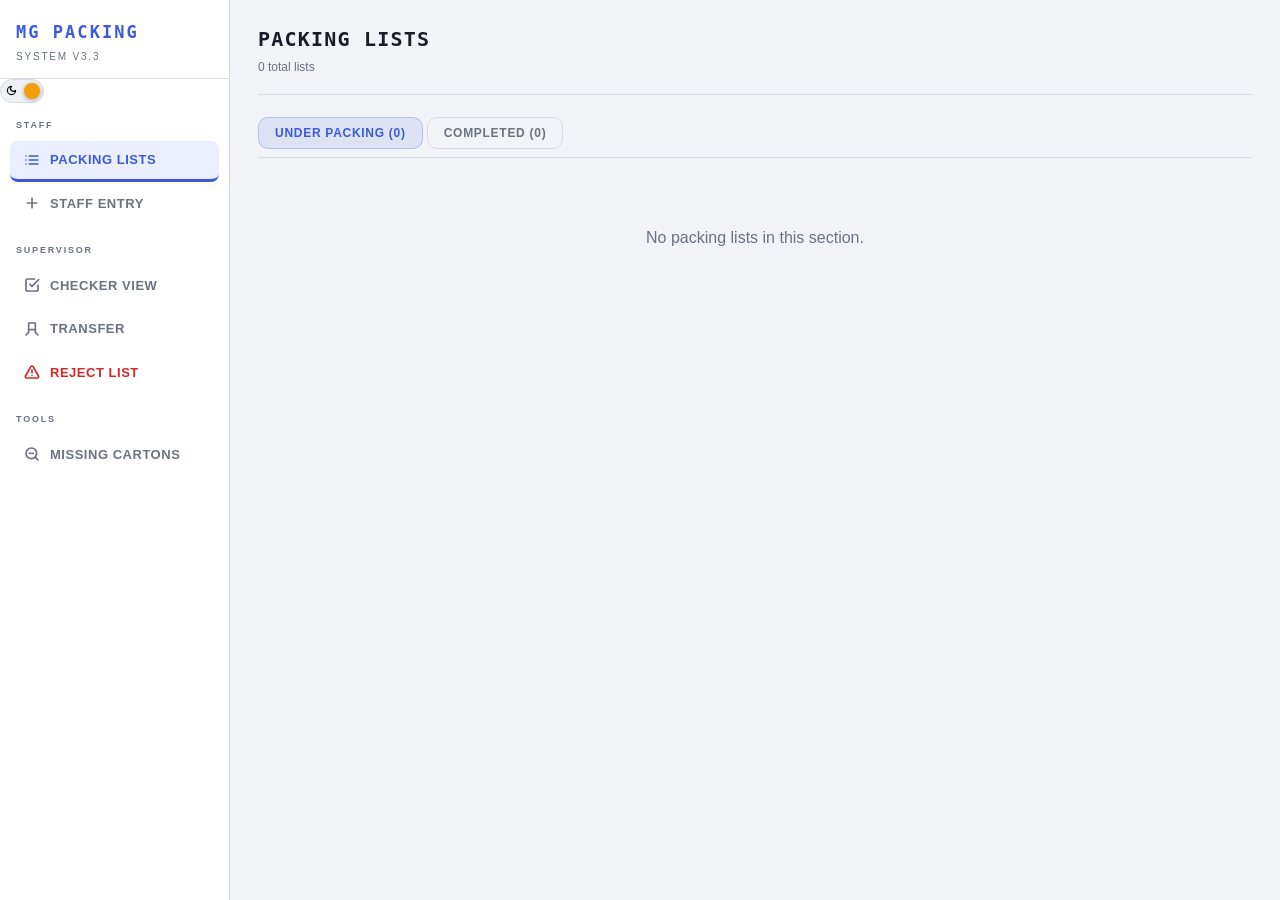
==== index.html @ db721e23 "index.html" ====
<!DOCTYPE html>
<html lang="en" data-theme="dark">
<head>
<meta charset="UTF-8">
<meta name="viewport" content="width=device-width,initial-scale=1">
<title>Packing Lists — MG Packing</title>
<style>
[data-theme="dark"] {
  --bg:#0d0d0d;--bg-elevated:#121318;--card:#16181c;--border:#262830;--muted:#1e2028;
  --text:#ececec;--text-secondary:#a0a4b0;--muted-fg:#7a7f8a;--primary:#5B7CF5;--primary-dim:rgba(91,124,245,.14);
  --primary-border:rgba(91,124,245,.35);--danger:#ef4444;--danger-dim:rgba(239,68,68,.12);
  --danger-border:rgba(239,68,68,.35);--amber:#f59e0b;--amber-dim:rgba(245,158,11,.12);
  --amber-border:rgba(245,158,11,.35);--blue:#5B7CF5;--blue-dim:rgba(91,124,245,.12);
  --green:#22c55e;--green-dim:rgba(34,197,94,.12);--green-border:rgba(34,197,94,.35);
  --input-bg:#16181c;--overlay:rgba(0,0,0,.88);
  --shadow-sm:0 2px 8px rgba(0,0,0,.3);--shadow:0 8px 32px rgba(0,0,0,.4);
  --hover-overlay:rgba(255,255,255,.04);
}
[data-theme="light"] {
  --bg:#f1f3f7;--bg-elevated:#ffffff;--card:#ffffff;--border:#d8dbe3;--muted:#eef0f4;
  --text:#1a1d29;--text-secondary:#4a4f5e;--muted-fg:#6b7280;--primary:#3b5bdb;--primary-dim:rgba(59,91,219,.1);
  --primary-border:rgba(59,91,219,.25);--danger:#dc2626;--danger-dim:rgba(220,38,38,.08);
  --danger-border:rgba(220,38,38,.25);--amber:#d97706;--amber-dim:rgba(217,119,6,.08);
  --amber-border:rgba(217,119,6,.25);--blue:#3b5bdb;--blue-dim:rgba(59,91,219,.08);
  --green:#16a34a;--green-dim:rgba(22,163,74,.08);--green-border:rgba(22,163,74,.25);
  --input-bg:#ffffff;--overlay:rgba(0,0,0,.65);
  --shadow-sm:0 2px 8px rgba(0,0,0,.08);--shadow:0 8px 32px rgba(0,0,0,.12);
  --hover-overlay:rgba(0,0,0,.04);
}
*,*::before,*::after{box-sizing:border-box;margin:0;padding:0;-webkit-tap-highlight-color:transparent}
:root{--font:-apple-system,BlinkMacSystemFont,'Segoe UI',Roboto,'Helvetica Neue',Arial,sans-serif;--font-mono:'SF Mono',Monaco,'Cascadia Code',monospace;--radius:14px;--radius-sm:10px}
html,body{height:100%;background:var(--bg);color:var(--text);font-family:var(--font);font-size:16px;line-height:1.5;-webkit-font-smoothing:antialiased;transition:background-color .25s ease,color .2s ease}
#app{display:flex;height:100vh;overflow:hidden;background:var(--bg)}
#sidebar{width:230px;flex-shrink:0;background:var(--card);border-right:1px solid var(--border);display:flex;flex-direction:column;overflow-y:auto;box-shadow:var(--shadow-sm);transition:background-color .25s ease,border-color .25s ease}
#main{flex:1;overflow-y:auto;padding:24px 28px;-webkit-overflow-scrolling:touch;background:var(--bg);transition:background-color .25s ease;min-height:100vh}
@media(max-width:768px){
  #app{flex-direction:column;height:100vh;height:100dvh}
  #sidebar{position:fixed;bottom:0;left:0;right:0;width:100%;flex-direction:row;flex-wrap:nowrap;height:64px;z-index:50;border-right:none;border-top:1px solid var(--border);padding:0;overflow-x:auto;-webkit-overflow-scrolling:touch;background:rgba(255,255,255,.92);backdrop-filter:blur(10px)}
  [data-theme="dark"] #sidebar{background:rgba(22,24,28,.95)}
  #sidebar .brand,#sidebar .section-label{display:none}
  #sidebar .theme-toggle{position:static;margin:0 8px;align-self:center;flex-shrink:0}
  #sidebar nav{display:flex;flex-direction:row;flex:1;justify-content:space-around;align-items:center;min-width:max-content;padding:0 8px}
  #sidebar nav a{flex-direction:column;gap:3px;padding:8px 8px;margin:0;font-size:10px;letter-spacing:.04em;white-space:nowrap;border-bottom:3px solid transparent}
  #sidebar nav a svg{width:20px;height:20px}
  #main{padding:16px 16px 80px 16px}
}
.brand{padding:20px 16px 14px;border-bottom:1px solid var(--border);display:flex;align-items:center;justify-content:space-between;background:var(--card)}
.brand-name{font-weight:800;font-size:17px;letter-spacing:.12em;text-transform:uppercase;color:var(--primary);font-family:var(--font-mono)}
.brand-sub{font-size:10px;color:var(--muted-fg);letter-spacing:.18em;text-transform:uppercase;margin-top:3px}
.section-label{font-size:9px;letter-spacing:.2em;text-transform:uppercase;color:var(--muted-fg);padding:16px 16px 6px;font-weight:600}
nav a{display:flex;align-items:center;gap:10px;padding:9px 14px;border-radius:8px;margin:3px 10px;font-size:13px;letter-spacing:.04em;text-transform:uppercase;color:var(--muted-fg);transition:all .15s;font-weight:600;white-space:nowrap;border-bottom:3px solid transparent;text-decoration:none;background:transparent}
nav a svg{width:16px;height:16px;flex-shrink:0}
nav a:hover{background:var(--muted);color:var(--text)}
nav a.active{background:var(--primary-dim);color:var(--primary);border-bottom-color:var(--primary)}
nav a.danger{color:var(--danger)}
.theme-toggle{position:relative;width:44px;height:24px;border-radius:12px;background:var(--muted);border:1.5px solid var(--border);cursor:pointer;transition:all .25s ease;display:flex;align-items:center;padding:0 3px;flex-shrink:0}
.theme-toggle::after{content:'';position:absolute;width:16px;height:16px;border-radius:50%;background:var(--primary);transition:transform .3s cubic-bezier(.4,0,.2,1),background .25s ease;box-shadow:0 1px 4px rgba(0,0,0,.3)}
[data-theme="light"] .theme-toggle::after{transform:translateX(20px);background:#f59e0b}
.theme-toggle svg{position:absolute;width:11px;height:11px;transition:opacity .25s ease;pointer-events:none}
.theme-toggle .moon{left:5px;opacity:1}[data-theme="light"] .theme-toggle .moon{opacity:0}
.theme-toggle .sun{right:5px;opacity:0}[data-theme="light"] .theme-toggle .sun{opacity:1}
.page-header{display:flex;align-items:center;justify-content:space-between;gap:14px;border-bottom:1px solid var(--border);padding-bottom:18px;margin-bottom:22px;flex-wrap:wrap;background:transparent}
.page-title{font-size:20px;font-weight:800;text-transform:uppercase;letter-spacing:.06em;font-family:var(--font-mono)}
.page-subtitle{font-size:12px;color:var(--muted-fg);margin-top:4px}
.badge{display:inline-block;padding:3px 8px;border-radius:4px;font-size:10px;font-weight:700;letter-spacing:.06em;text-transform:uppercase;border:1px solid}
.badge-green{background:var(--green-dim);color:var(--green);border-color:var(--green-border)}
.badge-red{background:var(--danger-dim);color:var(--danger);border-color:var(--danger-border)}
.badge-amber{background:var(--amber-dim);color:var(--amber);border-color:var(--amber-border)}
.badge-blue{background:var(--blue-dim);color:var(--blue);border-color:rgba(59,130,246,.35)}
.badge-muted{background:var(--muted);color:var(--muted-fg);border-color:var(--border)}
.empty-state{text-align:center;padding:48px 16px;color:var(--muted-fg);background:var(--bg)}
.spinner{display:inline-block;width:16px;height:16px;border:2px solid var(--muted-fg);border-top-color:var(--primary);border-radius:50%;animation:spin .6s linear infinite}
@keyframes spin{to{transform:rotate(360deg)}}
.text-primary{color:var(--primary)}.text-danger{color:var(--danger)}.text-amber{color:var(--amber)}.text-green{color:var(--green)}.text-muted{color:var(--muted-fg)}
.text-sm{font-size:12px}.text-xs{font-size:11px}.font-bold{font-weight:700}

/* Tabs */
.tab-bar{display:flex;gap:4px;margin-bottom:20px;border-bottom:1px solid var(--border);padding-bottom:8px}
.tab-btn{padding:8px 16px;border-radius:var(--radius-sm);font-size:12px;font-weight:700;letter-spacing:.06em;text-transform:uppercase;border:1.5px solid var(--border);background:transparent;color:var(--muted-fg);cursor:pointer;transition:all .15s}
.tab-btn.active{background:var(--primary-dim);color:var(--primary);border-color:var(--primary-border)}
.tab-btn:hover:not(.active){background:var(--muted);color:var(--text)}

/* List Cards */
.list-grid{display:grid;grid-template-columns:repeat(auto-fill,minmax(280px,1fr));gap:14px}
.list-card{background:var(--card);border:1px solid var(--border);border-radius:var(--radius);padding:18px;box-shadow:var(--shadow-sm);cursor:pointer;transition:all .15s;text-decoration:none;display:block;color:var(--text)}
.list-card:hover{transform:translateY(-2px);box-shadow:var(--shadow);border-color:var(--primary-border)}
.list-card-header{display:flex;align-items:center;justify-content:space-between;margin-bottom:10px}
.list-card-ref{font-family:var(--font-mono);font-size:16px;font-weight:800;color:var(--primary)}
.list-card-meta{font-size:12px;color:var(--muted-fg);line-height:1.6}
.list-card-meta strong{color:var(--text);font-weight:600}
.list-card-stats{display:flex;gap:12px;margin-top:12px;padding-top:12px;border-top:1px solid var(--border)}
.list-card-stat{text-align:center}
.list-card-stat .num{font-size:18px;font-weight:700;color:var(--text);display:block}
.list-card-stat .lbl{font-size:9px;letter-spacing:.1em;text-transform:uppercase;color:var(--muted-fg);margin-top:2px}
</style>
</head>
<body>

<svg style="display:none" xmlns="http://www.w3.org/2000/svg">
  <symbol id="ic-list" viewBox="0 0 24 24" fill="none" stroke="currentColor" stroke-width="2.5" stroke-linecap="round" stroke-linejoin="round"><path d="M8 6h13M8 12h13M8 18h13M3 6h.01M3 12h.01M3 18h.01"/></symbol>
  <symbol id="ic-check-sq" viewBox="0 0 24 24" fill="none" stroke="currentColor" stroke-width="2.5" stroke-linecap="round" stroke-linejoin="round"><path d="m9 11 3 3L22 4"/><path d="M21 12v7a2 2 0 0 1-2 2H5a2 2 0 0 1-2-2V5a2 2 0 0 1 2-2h11"/></symbol>
  <symbol id="ic-alert" viewBox="0 0 24 24" fill="none" stroke="currentColor" stroke-width="2.5" stroke-linecap="round" stroke-linejoin="round"><path d="m21.73 18-8-14a2 2 0 0 0-3.48 0l-8 14A2 2 0 0 0 4 21h16a2 2 0 0 0 1.73-3Z"/><path d="M12 9v4"/><path d="M12 17h.01"/></symbol>
  <symbol id="ic-plus" viewBox="0 0 24 24" fill="none" stroke="currentColor" stroke-width="2.5" stroke-linecap="round" stroke-linejoin="round"><path d="M5 12h14"/><path d="M12 5v14"/></symbol>
  <symbol id="ic-transfer" viewBox="0 0 24 24" fill="none" stroke="currentColor" stroke-width="2.5" stroke-linecap="round" stroke-linejoin="round"><path d="M7 17V3h10v14"/><path d="m3 21 4-4"/><path d="m21 21-4-4"/><path d="M7 13h10"/></symbol>
  <symbol id="ic-missing" viewBox="0 0 24 24" fill="none" stroke="currentColor" stroke-width="2.5" stroke-linecap="round" stroke-linejoin="round"><circle cx="11" cy="11" r="8"/><path d="m21 21-4.3-4.3"/><path d="M8 11h6" stroke-dasharray="2 2"/></symbol>
  <symbol id="ic-moon" viewBox="0 0 24 24" fill="none" stroke="currentColor" stroke-width="2.5" stroke-linecap="round" stroke-linejoin="round"><path d="M12 3a6 6 0 0 0 9 9 9 9 0 1 1-9-9Z"/></symbol>
  <symbol id="ic-sun" viewBox="0 0 24 24" fill="none" stroke="currentColor" stroke-width="2.5" stroke-linecap="round" stroke-linejoin="round"><circle cx="12" cy="12" r="4"/><path d="M12 2v2M12 20v2M4.93 4.93l1.41 1.41M17.66 17.66l1.41 1.41M2 12h2M20 12h2M6.34 17.66l-1.41 1.41M19.07 4.93l-1.41 1.41"/></symbol>
  <symbol id="ic-box" viewBox="0 0 24 24" fill="none" stroke="currentColor" stroke-width="2.5" stroke-linecap="round" stroke-linejoin="round"><path d="m7.5 4.27 9 5.15"/><path d="M21 8a2 2 0 0 0-1-1.73l-7-4a2 2 0 0 0-2 0l-7 4A2 2 0 0 0 3 8v8a2 2 0 0 0 1 1.73l7 4a2 2 0 0 0 2 0l7-4A2 2 0 0 0 21 16Z"/><path d="m3.3 7 8.7 5 8.7-5"/><path d="M12 22V12"/></symbol>
</svg>

<div id="app">
  <div id="sidebar">
    <div class="brand">
      <div><div class="brand-name">MG Packing</div><div class="brand-sub">System v3.3</div></div>
    </div>
    <button class="theme-toggle" onclick="toggleTheme()" title="Toggle day/night mode">
      <svg class="moon" style="position:absolute;left:5px;width:11px;height:11px;opacity:1"><use href="#ic-moon"/></svg>
      <svg class="sun" style="position:absolute;right:5px;width:11px;height:11px;opacity:0"><use href="#ic-sun"/></svg>
    </button>
    <div class="section-label">Staff</div>
    <nav>
      <a href="index.html" data-page="index"><svg><use href="#ic-list"/></svg>Packing Lists</a>
      <a href="staff.html" data-page="staff"><svg><use href="#ic-plus"/></svg>Staff Entry</a>
    </nav>
    <div class="section-label">Supervisor</div>
    <nav>
      <a href="checker.html" data-page="checker"><svg><use href="#ic-check-sq"/></svg>Checker View</a>
      <a href="transfer.html" data-page="transfer"><svg><use href="#ic-transfer"/></svg>Transfer</a>
      <a href="rejects.html" data-page="rejects" class="danger"><svg><use href="#ic-alert"/></svg>Reject List</a>
    </nav>
    <div class="section-label">Tools</div>
    <nav>
      <a href="missing.html" data-page="missing"><svg><use href="#ic-missing"/></svg>Missing Cartons</a>
    </nav>
    <div style="flex:1"></div>
  </div>
  <div id="main">
    <div id="index-content">
      <div class="empty-state"><div class="spinner" style="width:28px;height:28px;margin:0 auto 12px;display:block"></div><p>Loading packing lists...</p></div>
    </div>
  </div>
</div>

<script>
'use strict';

var GAS_URL = 'https://script.google.com/macros/s/AKfycbzVzcGU8RO0kFXsYtkq8b9tufFeA4mpEPts99B8pAHRo9powvxe7Hg4VYwGfvZZXFOoqA/exec';
var ALL_LISTS = [];

(function initTheme() {
  const saved = localStorage.getItem('mg-theme');
  const prefersLight = window.matchMedia && window.matchMedia('(prefers-color-scheme: light)').matches;
  const theme = saved || (prefersLight ? 'light' : 'dark');
  document.documentElement.setAttribute('data-theme', theme);
})();
function toggleTheme() {
  const current = document.documentElement.getAttribute('data-theme') || 'dark';
  const next = current === 'dark' ? 'light' : 'dark';
  document.documentElement.setAttribute('data-theme', next);
  localStorage.setItem('mg-theme', next);
}

function initSidebar(currentPage) {
  document.querySelectorAll('nav a[data-page]').forEach(a => {
    if (a.dataset.page === currentPage) a.classList.add('active');
  });
}

function escHtml(s) { if (s == null) return ''; return String(s).replace(/&/g,'&amp;').replace(/</g,'&lt;').replace(/>/g,'&gt;').replace(/"/g,'&quot;'); }

async function gasGet(params) {
  if (!GAS_URL) return null;
  const url = GAS_URL + '?' + new URLSearchParams(params);
  try {
    const ctrl = new AbortController();
    const t = setTimeout(() => ctrl.abort(), 25000);
    const r = await fetch(url, { signal: ctrl.signal, redirect: 'follow' });
    clearTimeout(t);
    const txt = await r.text();
    if (!txt || !txt.trim()) return null;
    if (txt.trim().startsWith('<')) return null;
    try { return JSON.parse(txt); } catch { return null; }
  } catch(err) { return null; }
}

function listStatusBadge(status) {
  const s = (status || '').toLowerCase();
  if (s.includes('rejected')) return '<span class="badge badge-red">HAS REJECTED</span>';
  if (s.includes('completed')) return '<span class="badge badge-green">COMPLETED</span>';
  if (s.includes('partial')) return '<span class="badge badge-blue">PARTIAL</span>';
  if (s.includes('open')) return '<span class="badge badge-amber">OPEN</span>';
  return '<span class="badge badge-muted">' + escHtml(status || 'UNKNOWN') + '</span>';
}

function fmtDate(ts) {
  if (!ts) return '\u2014';
  const d = new Date(ts);
  if (isNaN(d)) return String(ts).slice(0,10);
  return d.toLocaleDateString('en-GB',{day:'2-digit',month:'short',year:'2-digit'});
}

function renderLists(tab) {
  const container = document.getElementById('lists-grid');
  if (!container) return;
  
  const filtered = tab === 'completed' 
    ? ALL_LISTS.filter(l => (l.status || '').toLowerCase().includes('completed'))
    : ALL_LISTS.filter(l => !(l.status || '').toLowerCase().includes('completed'));
  
  if (filtered.length === 0) {
    container.innerHTML = '<div class="empty-state" style="grid-column:1/-1">No packing lists in this section.</div>';
    return;
  }
  
  let html = '';
  for (const list of filtered) {
    html += `<a href="list.html?ref=${encodeURIComponent(list.listRef)}" class="list-card">
      <div class="list-card-header">
        <span class="list-card-ref">${escHtml(list.listRef)}</span>
        ${listStatusBadge(list.status)}
      </div>
      <div class="list-card-meta">
        <div><strong>Customer:</strong> ${escHtml(list.customer || '')}</div>
        <div><strong>Created By:</strong> ${escHtml(list.createdBy || '')}</div>
        <div><strong>Team:</strong> ${escHtml(list.team || '')}</div>
        <div><strong>Date:</strong> ${fmtDate(list.timestamp)}</div>
      </div>
      <div class="list-card-stats">
        <div class="list-card-stat"><span class="num">${list.cartonCount || 0}</span><span class="lbl">Cartons</span></div>
        <div class="list-card-stat"><span class="num">${list.partCount || 0}</span><span class="lbl">Parts</span></div>
      </div>
    </a>`;
  }
  container.innerHTML = html;
}

function switchTab(tab) {
  document.querySelectorAll('.tab-btn').forEach(b => b.classList.remove('active'));
  document.querySelector('.tab-btn[data-tab="' + tab + '"]').classList.add('active');
  renderLists(tab);
}

(async function() {
  initSidebar('index');

  const res = await gasGet({ action: 'packingLists' });
  ALL_LISTS = (res && res.lists) ? res.lists : [];

  const completedCount = ALL_LISTS.filter(l => (l.status || '').toLowerCase().includes('completed')).length;
  const underCount = ALL_LISTS.length - completedCount;

  let html = `
  <div class="page-header">
    <div>
      <div class="page-title">Packing Lists</div>
      <div class="page-subtitle">${ALL_LISTS.length} total list${ALL_LISTS.length!==1?'s':''}</div>
    </div>
  </div>

  <div class="tab-bar">
    <button class="tab-btn active" data-tab="under" onclick="switchTab('under')">Under Packing (${underCount})</button>
    <button class="tab-btn" data-tab="completed" onclick="switchTab('completed')">Completed (${completedCount})</button>
  </div>

  <div id="lists-grid" class="list-grid">
    <!-- Populated by JS -->
  </div>`;

  document.getElementById('index-content').innerHTML = html;
  renderLists('under');
})();
</script>
</body>
</html>
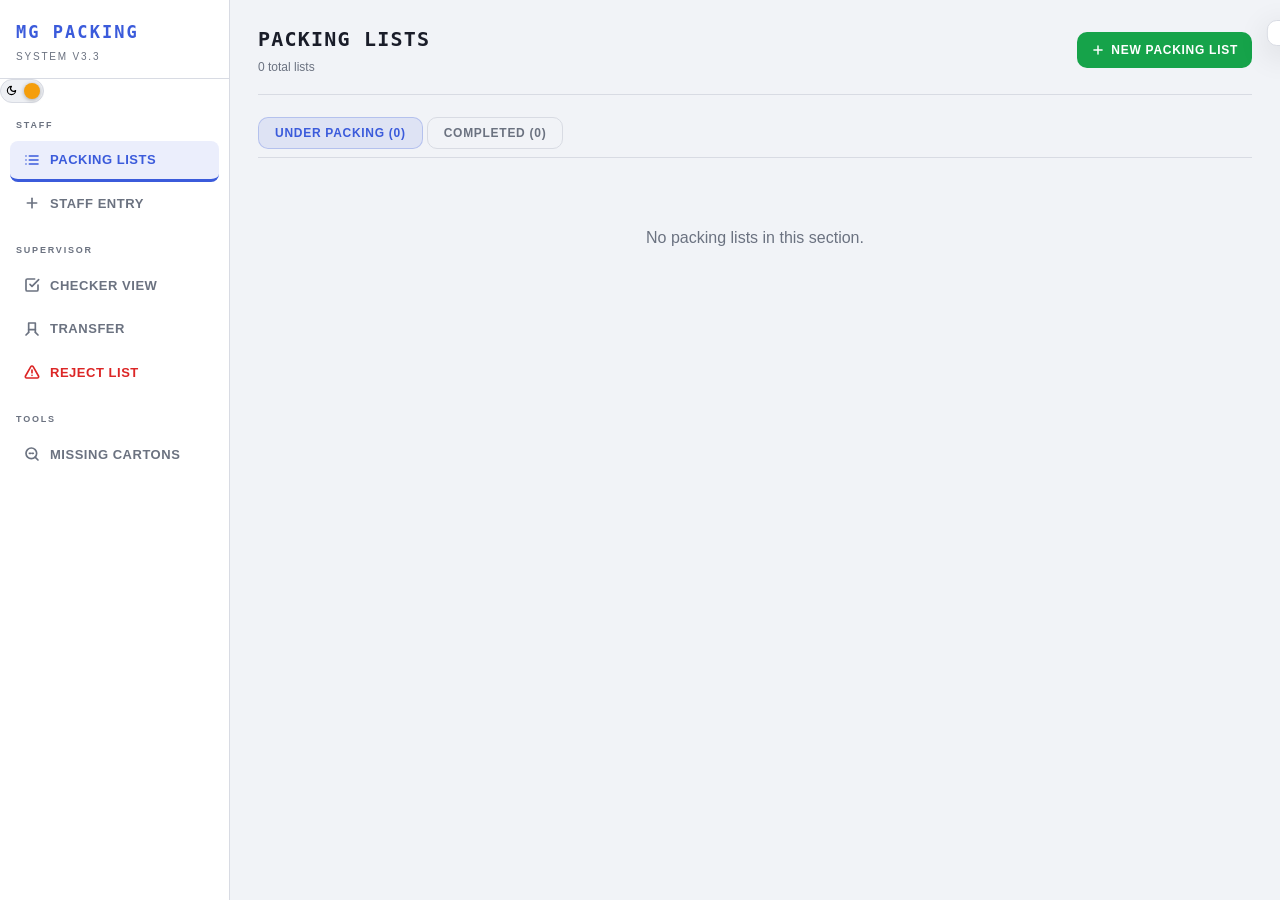
==== commit aec68c0c: "index.html" ====
--- a/index.html
+++ b/index.html
@@ -92,6 +92,31 @@
 .list-card-stat{text-align:center}
 .list-card-stat .num{font-size:18px;font-weight:700;color:var(--text);display:block}
 .list-card-stat .lbl{font-size:9px;letter-spacing:.1em;text-transform:uppercase;color:var(--muted-fg);margin-top:2px}
+
+/* Button */
+.btn{display:inline-flex;align-items:center;justify-content:center;gap:6px;padding:8px 14px;border-radius:var(--radius-sm);font-size:12px;font-weight:700;letter-spacing:.06em;text-transform:uppercase;border:none;transition:all .15s;cursor:pointer;touch-action:manipulation;min-height:36px;background:var(--primary);color:#fff}
+.btn-outline{background:transparent;color:var(--text);border:1.5px solid var(--border)}
+.btn-green{background:var(--green);color:#fff}
+
+/* Modal */
+.modal-overlay{position:fixed;inset:0;background:var(--overlay);z-index:100;display:flex;align-items:center;justify-content:center;padding:16px;opacity:0;pointer-events:none;transition:opacity .2s ease}
+.modal-overlay.active{opacity:1;pointer-events:auto}
+.modal-content{background:var(--card);border:1px solid var(--border);border-radius:var(--radius);width:100%;max-width:420px;max-height:90vh;overflow-y:auto;box-shadow:var(--shadow);transform:translateY(20px);transition:transform .25s ease}
+.modal-overlay.active .modal-content{transform:translateY(0)}
+.modal-header{display:flex;align-items:center;justify-content:space-between;padding:14px 18px;border-bottom:1px solid var(--border);background:var(--muted)}
+.modal-header h3{font-size:15px;font-weight:700;text-transform:uppercase;letter-spacing:.06em;display:flex;align-items:center;gap:8px}
+.modal-body{padding:18px}
+.modal-footer{padding:12px 18px;border-top:1px solid var(--border);display:flex;justify-content:flex-end;gap:8px;background:var(--muted)}
+.form-group{margin-bottom:14px}
+.form-label{display:block;font-size:11px;font-weight:700;letter-spacing:.08em;text-transform:uppercase;color:var(--muted-fg);margin-bottom:6px}
+.form-input{width:100%;padding:10px 12px;border-radius:var(--radius-sm);border:1.5px solid var(--border);background:var(--input-bg);color:var(--text);font-size:14px;outline:none;transition:border-color .15s}
+.form-input:focus{border-color:var(--primary)}
+.close-btn{width:32px;height:32px;border-radius:50%;border:1.5px solid var(--border);background:var(--card);color:var(--text);display:flex;align-items:center;justify-content:center;cursor:pointer}
+.close-btn:hover{border-color:var(--danger);color:var(--danger)}
+.toast{position:fixed;top:20px;right:20px;z-index:200;background:var(--card);border:1px solid var(--border);border-radius:var(--radius-sm);padding:12px 16px;box-shadow:var(--shadow);font-size:13px;font-weight:600;transform:translateX(120%);transition:transform .3s ease}
+.toast.show{transform:translateX(0)}
+.toast-success{border-left:3px solid var(--green)}
+.toast-error{border-left:3px solid var(--danger)}
 </style>
 </head>
 <body>
@@ -106,6 +131,7 @@
   <symbol id="ic-moon" viewBox="0 0 24 24" fill="none" stroke="currentColor" stroke-width="2.5" stroke-linecap="round" stroke-linejoin="round"><path d="M12 3a6 6 0 0 0 9 9 9 9 0 1 1-9-9Z"/></symbol>
   <symbol id="ic-sun" viewBox="0 0 24 24" fill="none" stroke="currentColor" stroke-width="2.5" stroke-linecap="round" stroke-linejoin="round"><circle cx="12" cy="12" r="4"/><path d="M12 2v2M12 20v2M4.93 4.93l1.41 1.41M17.66 17.66l1.41 1.41M2 12h2M20 12h2M6.34 17.66l-1.41 1.41M19.07 4.93l-1.41 1.41"/></symbol>
   <symbol id="ic-box" viewBox="0 0 24 24" fill="none" stroke="currentColor" stroke-width="2.5" stroke-linecap="round" stroke-linejoin="round"><path d="m7.5 4.27 9 5.15"/><path d="M21 8a2 2 0 0 0-1-1.73l-7-4a2 2 0 0 0-2 0l-7 4A2 2 0 0 0 3 8v8a2 2 0 0 0 1 1.73l7 4a2 2 0 0 0 2 0l7-4A2 2 0 0 0 21 16Z"/><path d="m3.3 7 8.7 5 8.7-5"/><path d="M12 22V12"/></symbol>
+  <symbol id="ic-x" viewBox="0 0 24 24" fill="none" stroke="currentColor" stroke-width="2.5" stroke-linecap="round" stroke-linejoin="round"><path d="M18 6 6 18"/><path d="m6 6 12 12"/></symbol>
 </svg>
 
 <div id="app">
@@ -141,10 +167,41 @@
   </div>
 </div>
 
+<!-- Create Packing List Modal -->
+<div id="createModal" class="modal-overlay" onclick="closeCreateModalOnOverlay(event)">
+  <div class="modal-content" onclick="event.stopPropagation()">
+    <div class="modal-header">
+      <h3><svg width="16" height="16"><use href="#ic-plus"/></svg> Create Packing List</h3>
+      <button class="close-btn" onclick="closeCreateModal()"><svg width="14" height="14"><use href="#ic-x"/></svg></button>
+    </div>
+    <div class="modal-body">
+      <div class="form-group">
+        <label class="form-label">Customer <span style="color:var(--danger)">*</span></label>
+        <input type="text" id="newCustomer" class="form-input" placeholder="Enter customer name">
+      </div>
+      <div class="form-group">
+        <label class="form-label">Created By <span style="color:var(--danger)">*</span></label>
+        <input type="text" id="newCreatedBy" class="form-input" placeholder="Your name">
+      </div>
+      <div class="form-group">
+        <label class="form-label">Team</label>
+        <input type="text" id="newTeam" class="form-input" placeholder="e.g. Team A, Team B...">
+      </div>
+    </div>
+    <div class="modal-footer">
+      <button class="btn btn-outline" onclick="closeCreateModal()">Cancel</button>
+      <button class="btn btn-green" onclick="submitCreateList()"><svg width="14" height="14"><use href="#ic-plus"/></svg> Create</button>
+    </div>
+  </div>
+</div>
+
+<!-- Toast -->
+<div id="toast" class="toast"></div>
+
 <script>
 'use strict';
 
-var GAS_URL = 'https://script.google.com/macros/s/AKfycbzVzcGU8RO0kFXsYtkq8b9tufFeA4mpEPts99B8pAHRo9powvxe7Hg4VYwGfvZZXFOoqA/exec';
+var GAS_URL = 'https://script.google.com/macros/s/AKfycbytodVpWD4hc0W1mpQPzIe9pgK4OlPA_UVgC9mh1BYRtxUkEhhuninMLflFRwFvP4xZ7g/exec';
 var ALL_LISTS = [];
 
 (function initTheme() {
@@ -183,11 +240,32 @@
   } catch(err) { return null; }
 }
 
+async function gasPost(params) {
+  if (!GAS_URL) return null;
+  try {
+    const ctrl = new AbortController();
+    const t = setTimeout(() => ctrl.abort(), 25000);
+    const r = await fetch(GAS_URL, {
+      method: 'POST',
+      headers: { 'Content-Type': 'application/x-www-form-urlencoded' },
+      body: new URLSearchParams(params),
+      signal: ctrl.signal,
+      redirect: 'follow'
+    });
+    clearTimeout(t);
+    const txt = await r.text();
+    if (!txt || !txt.trim()) return null;
+    if (txt.trim().startsWith('<')) return null;
+    try { return JSON.parse(txt); } catch { return null; }
+  } catch(err) { return null; }
+}
+
 function listStatusBadge(status) {
   const s = (status || '').toLowerCase();
   if (s.includes('rejected')) return '<span class="badge badge-red">HAS REJECTED</span>';
   if (s.includes('completed')) return '<span class="badge badge-green">COMPLETED</span>';
   if (s.includes('partial')) return '<span class="badge badge-blue">PARTIAL</span>';
+  if (s.includes('verified')) return '<span class="badge badge-green">VERIFIED</span>';
   if (s.includes('open')) return '<span class="badge badge-amber">OPEN</span>';
   return '<span class="badge badge-muted">' + escHtml(status || 'UNKNOWN') + '</span>';
 }
@@ -198,6 +276,58 @@
   if (isNaN(d)) return String(ts).slice(0,10);
   return d.toLocaleDateString('en-GB',{day:'2-digit',month:'short',year:'2-digit'});
 }
+
+function showToast(msg, type) {
+  const t = document.getElementById('toast');
+  t.textContent = msg;
+  t.className = 'toast toast-' + (type || 'success');
+  t.classList.add('show');
+  setTimeout(() => t.classList.remove('show'), 3000);
+}
+
+// Modal Functions
+function openCreateModal() {
+  document.getElementById('newCustomer').value = '';
+  document.getElementById('newCreatedBy').value = '';
+  document.getElementById('newTeam').value = '';
+  document.getElementById('createModal').classList.add('active');
+  document.body.style.overflow = 'hidden';
+  setTimeout(() => document.getElementById('newCustomer').focus(), 100);
+}
+
+function closeCreateModal() {
+  document.getElementById('createModal').classList.remove('active');
+  document.body.style.overflow = '';
+}
+
+function closeCreateModalOnOverlay(e) {
+  if (e.target === e.currentTarget) closeCreateModal();
+}
+
+async function submitCreateList() {
+  const customer = document.getElementById('newCustomer').value.trim();
+  const createdBy = document.getElementById('newCreatedBy').value.trim();
+  const team = document.getElementById('newTeam').value.trim();
+
+  if (!customer) { showToast('Customer is required', 'error'); return; }
+  if (!createdBy) { showToast('Created By is required', 'error'); return; }
+
+  const res = await gasPost({ action: 'createPackingList', customer: customer, createdBy: createdBy, team: team });
+  if (res && res.success) {
+    showToast('Packing list ' + res.listRef + ' created!', 'success');
+    closeCreateModal();
+    setTimeout(() => location.reload(), 600);
+  } else {
+    showToast(res && res.error ? res.error : 'Failed to create list', 'error');
+  }
+}
+
+document.addEventListener('keydown', function(e) {
+  if (e.key === 'Escape') closeCreateModal();
+  if (e.key === 'Enter' && document.getElementById('createModal').classList.contains('active')) {
+    submitCreateList();
+  }
+});
 
 function renderLists(tab) {
   const container = document.getElementById('lists-grid');
@@ -255,6 +385,7 @@
       <div class="page-title">Packing Lists</div>
       <div class="page-subtitle">${ALL_LISTS.length} total list${ALL_LISTS.length!==1?'s':''}</div>
     </div>
+    <button class="btn btn-green" onclick="openCreateModal()"><svg width="14" height="14"><use href="#ic-plus"/></svg> New Packing List</button>
   </div>
 
   <div class="tab-bar">
